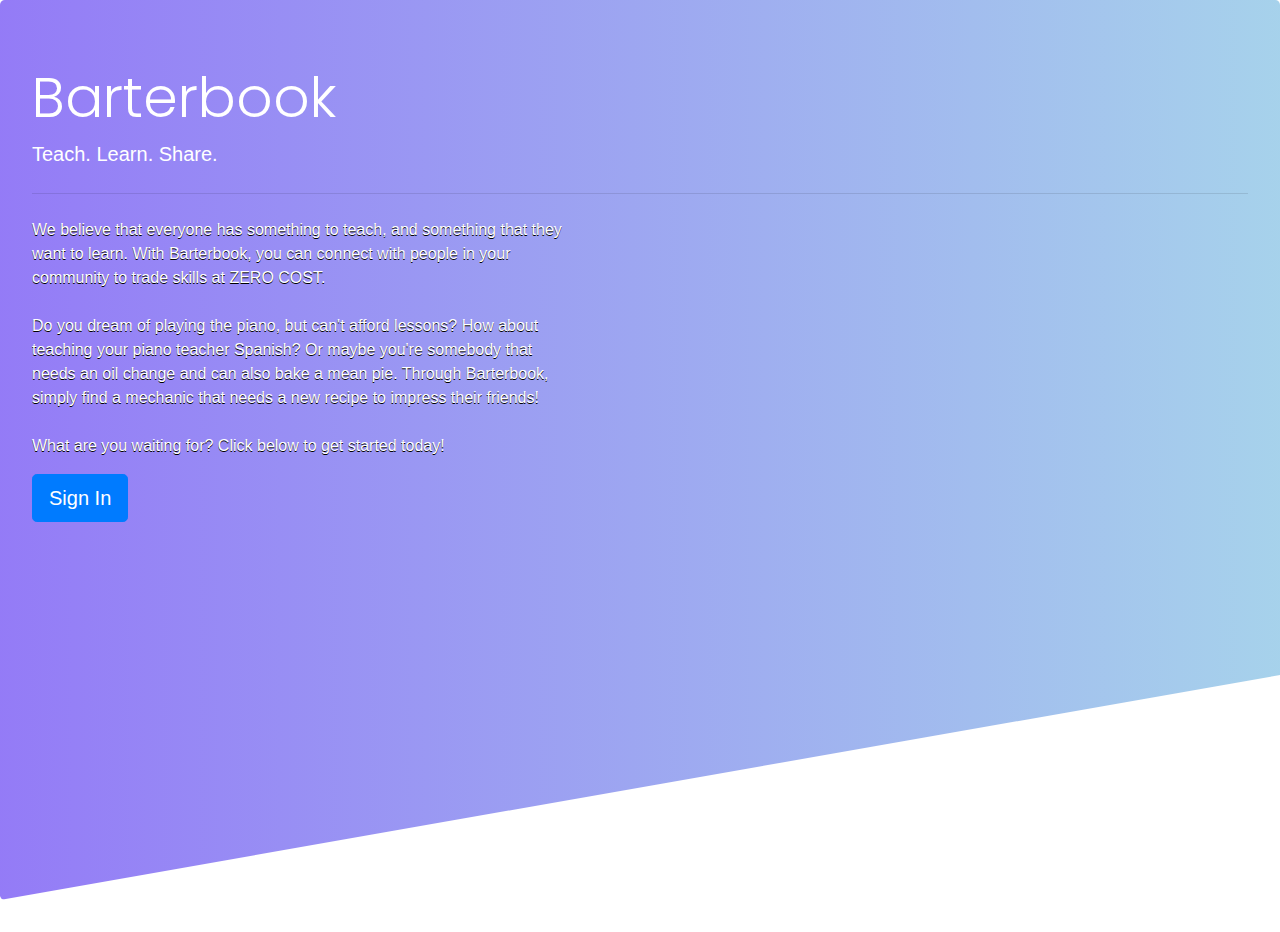
==== frontend/landingPage.html @ 92d794c8 "Merge pull request #5 from japerry911/backend" ====
<!DOCTYPE html>
<html lang="en">
<head>
    <meta charset="UTF-8">
    <meta name="viewport" content="width=device-width, initial-scale=1.0">
    <link rel="stylesheet" href="reset.css">
    <link rel="stylesheet" href="landingStyle.css">
    <link rel="stylesheet" href="https://stackpath.bootstrapcdn.com/bootstrap/4.4.1/css/bootstrap.min.css" integrity="sha384-Vkoo8x4CGsO3+Hhxv8T/Q5PaXtkKtu6ug5TOeNV6gBiFeWPGFN9MuhOf23Q9Ifjh" crossorigin="anonymous">
    <link href="https://fonts.googleapis.com/css?family=Open+Sans:300,400,700|Poppins&display=swap" rel="stylesheet">   
    <title>BarterBook</title>
</head>
<body>
    <header>
    </header>
    <main>
        <div class="jumbotron background">
            <h1 class="display-4 logo">Barterbook</h1>
            <p class="lead">Teach. Learn. Share.</p>
            <hr class="my-4">
            <p class="blurb"> We believe that everyone has something to teach, and something that they want to learn. 
                With Barterbook, you can connect with people in your community to trade skills at ZERO COST.
                <br> <br>
                Do you dream of playing the piano, but can't afford lessons? How about 
                teaching your piano teacher Spanish? Or maybe you're somebody that needs an oil change and can also bake a mean pie. 
                Through Barterbook, simply find a mechanic that needs a new recipe to impress their friends!
                <br> <br>
                What are you waiting for? Click below to get started today!</p>
            <a class="btn btn-primary btn-lg" href="signIn.html" role="button">Sign In</a>
          </div>
    </main>
    <footer>
    </footer>
</body>
</html>
---- frontend/landingStyle.css ----
body {
    font-family: 'Open Sans', sans-serif;
}

.logo {
    font-family: 'Poppins', sans-serif;
}

.background {
    color: white;
    left: auto;
    right: auto;
    height: 100vh;
    background-image: linear-gradient(
        to right, 
        #3700ff7a, 
        #58b3e775), 
        url("https://ed.stanford.edu/sites/default/files/news_images/scott-gettyimages-523031716-credit-izusek.jpg");
    background-size: cover;
    background-position: top;
    clip-path: polygon(0 0, 100% 0, 100% 75vh, 0 100%);
}

.blurb {
    max-width: 60vh;
    text-shadow: 0 1px 0 black;
}
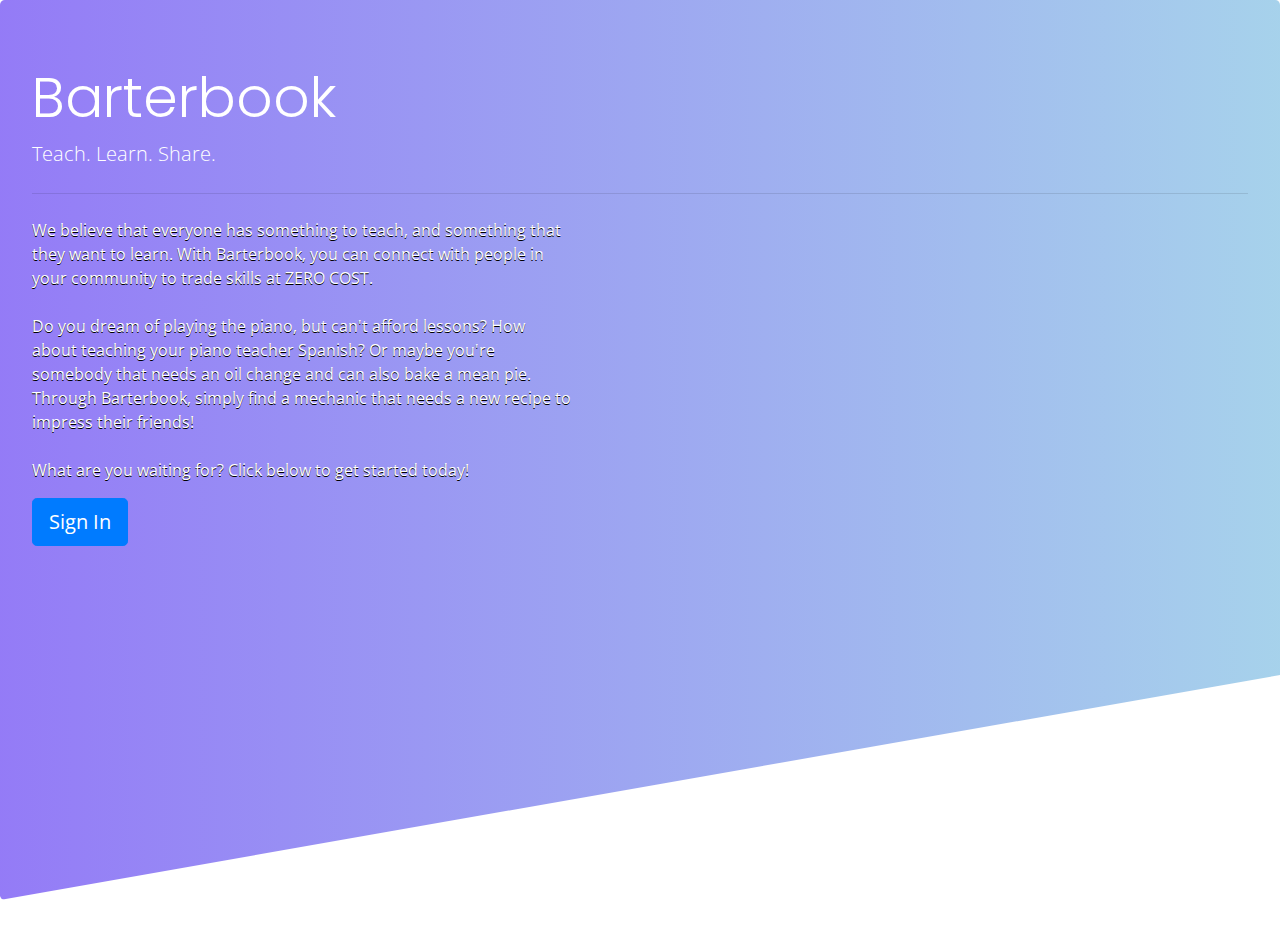
==== commit dab55681: "footers -myprofile -index" ====
--- a/frontend/landingPage.html
+++ b/frontend/landingPage.html
@@ -1,34 +1,43 @@
 <!DOCTYPE html>
 <html lang="en">
-<head>
-    <meta charset="UTF-8">
-    <meta name="viewport" content="width=device-width, initial-scale=1.0">
-    <link rel="stylesheet" href="reset.css">
-    <link rel="stylesheet" href="landingStyle.css">
-    <link rel="stylesheet" href="https://stackpath.bootstrapcdn.com/bootstrap/4.4.1/css/bootstrap.min.css" integrity="sha384-Vkoo8x4CGsO3+Hhxv8T/Q5PaXtkKtu6ug5TOeNV6gBiFeWPGFN9MuhOf23Q9Ifjh" crossorigin="anonymous">
-    <link href="https://fonts.googleapis.com/css?family=Open+Sans:300,400,700|Poppins&display=swap" rel="stylesheet">   
-    <title>BarterBook</title>
-</head>
-<body>
-    <header>
-    </header>
-    <main>
-        <div class="jumbotron background">
-            <h1 class="display-4 logo">Barterbook</h1>
-            <p class="lead">Teach. Learn. Share.</p>
-            <hr class="my-4">
-            <p class="blurb"> We believe that everyone has something to teach, and something that they want to learn. 
-                With Barterbook, you can connect with people in your community to trade skills at ZERO COST.
-                <br> <br>
-                Do you dream of playing the piano, but can't afford lessons? How about 
-                teaching your piano teacher Spanish? Or maybe you're somebody that needs an oil change and can also bake a mean pie. 
-                Through Barterbook, simply find a mechanic that needs a new recipe to impress their friends!
-                <br> <br>
-                What are you waiting for? Click below to get started today!</p>
-            <a class="btn btn-primary btn-lg" href="signIn.html" role="button">Sign In</a>
-          </div>
-    </main>
-    <footer>
-    </footer>
-</body>
+    <head>
+        <meta charset="UTF-8">
+        <meta name="viewport" content="width=device-width, initial-scale=1.0">
+        <link rel="stylesheet" href="reset.css">
+        <link rel="stylesheet" href="https://stackpath.bootstrapcdn.com/bootstrap/4.4.1/css/bootstrap.min.css" integrity="sha384-Vkoo8x4CGsO3+Hhxv8T/Q5PaXtkKtu6ug5TOeNV6gBiFeWPGFN9MuhOf23Q9Ifjh" crossorigin="anonymous">
+        <link href="https://fonts.googleapis.com/css?family=Open+Sans:300,400,700|Poppins&display=swap" rel="stylesheet">   
+        <link rel="stylesheet" href="landingStyle.css">
+        <title>BarterBook</title>
+    </head>
+    <body>
+        <header>
+        </header>
+        <main>
+            <div class="jumbotron background">
+                <h1 class="display-4 logo">Barterbook</h1>
+                <p class="lead">Teach. Learn. Share.</p>
+                <hr class="my-4">
+                <p class="blurb"> We believe that everyone has something to teach, and something that they want to learn. 
+                    With Barterbook, you can connect with people in your community to trade skills at ZERO COST.
+                    <br> <br>
+                    Do you dream of playing the piano, but can't afford lessons? How about 
+                    teaching your piano teacher Spanish? Or maybe you're somebody that needs an oil change and can also bake a mean pie. 
+                    Through Barterbook, simply find a mechanic that needs a new recipe to impress their friends!
+                    <br> <br>
+                    What are you waiting for? Click below to get started today!</p>
+                <a class="btn btn-primary btn-lg" href="signIn.html" role="button">Sign In</a>
+                <div id="deleted_profile_toast">
+                </div>
+            </div>
+        </main>
+        <script src="landingPage.js"></script>
+        <script src="https://code.jquery.com/jquery-3.4.1.slim.min.js" integrity="sha384-J6qa4849blE2+poT4WnyKhv5vZF5SrPo0iEjwBvKU7imGFAV0wwj1yYfoRSJoZ+n" crossorigin="anonymous"></script>
+        <script src="https://cdn.jsdelivr.net/npm/popper.js@1.16.0/dist/umd/popper.min.js" integrity="sha384-Q6E9RHvbIyZFJoft+2mJbHaEWldlvI9IOYy5n3zV9zzTtmI3UksdQRVvoxMfooAo" crossorigin="anonymous"></script>
+        <script src="https://stackpath.bootstrapcdn.com/bootstrap/4.4.1/js/bootstrap.min.js" integrity="sha384-wfSDF2E50Y2D1uUdj0O3uMBJnjuUD4Ih7YwaYd1iqfktj0Uod8GCExl3Og8ifwB6" crossorigin="anonymous"></script>
+        <script type='text/javascript'>
+            $(document).ready(function(){
+                $("#toast").toast('show');
+            });
+        </script>
+    </body>
 </html>